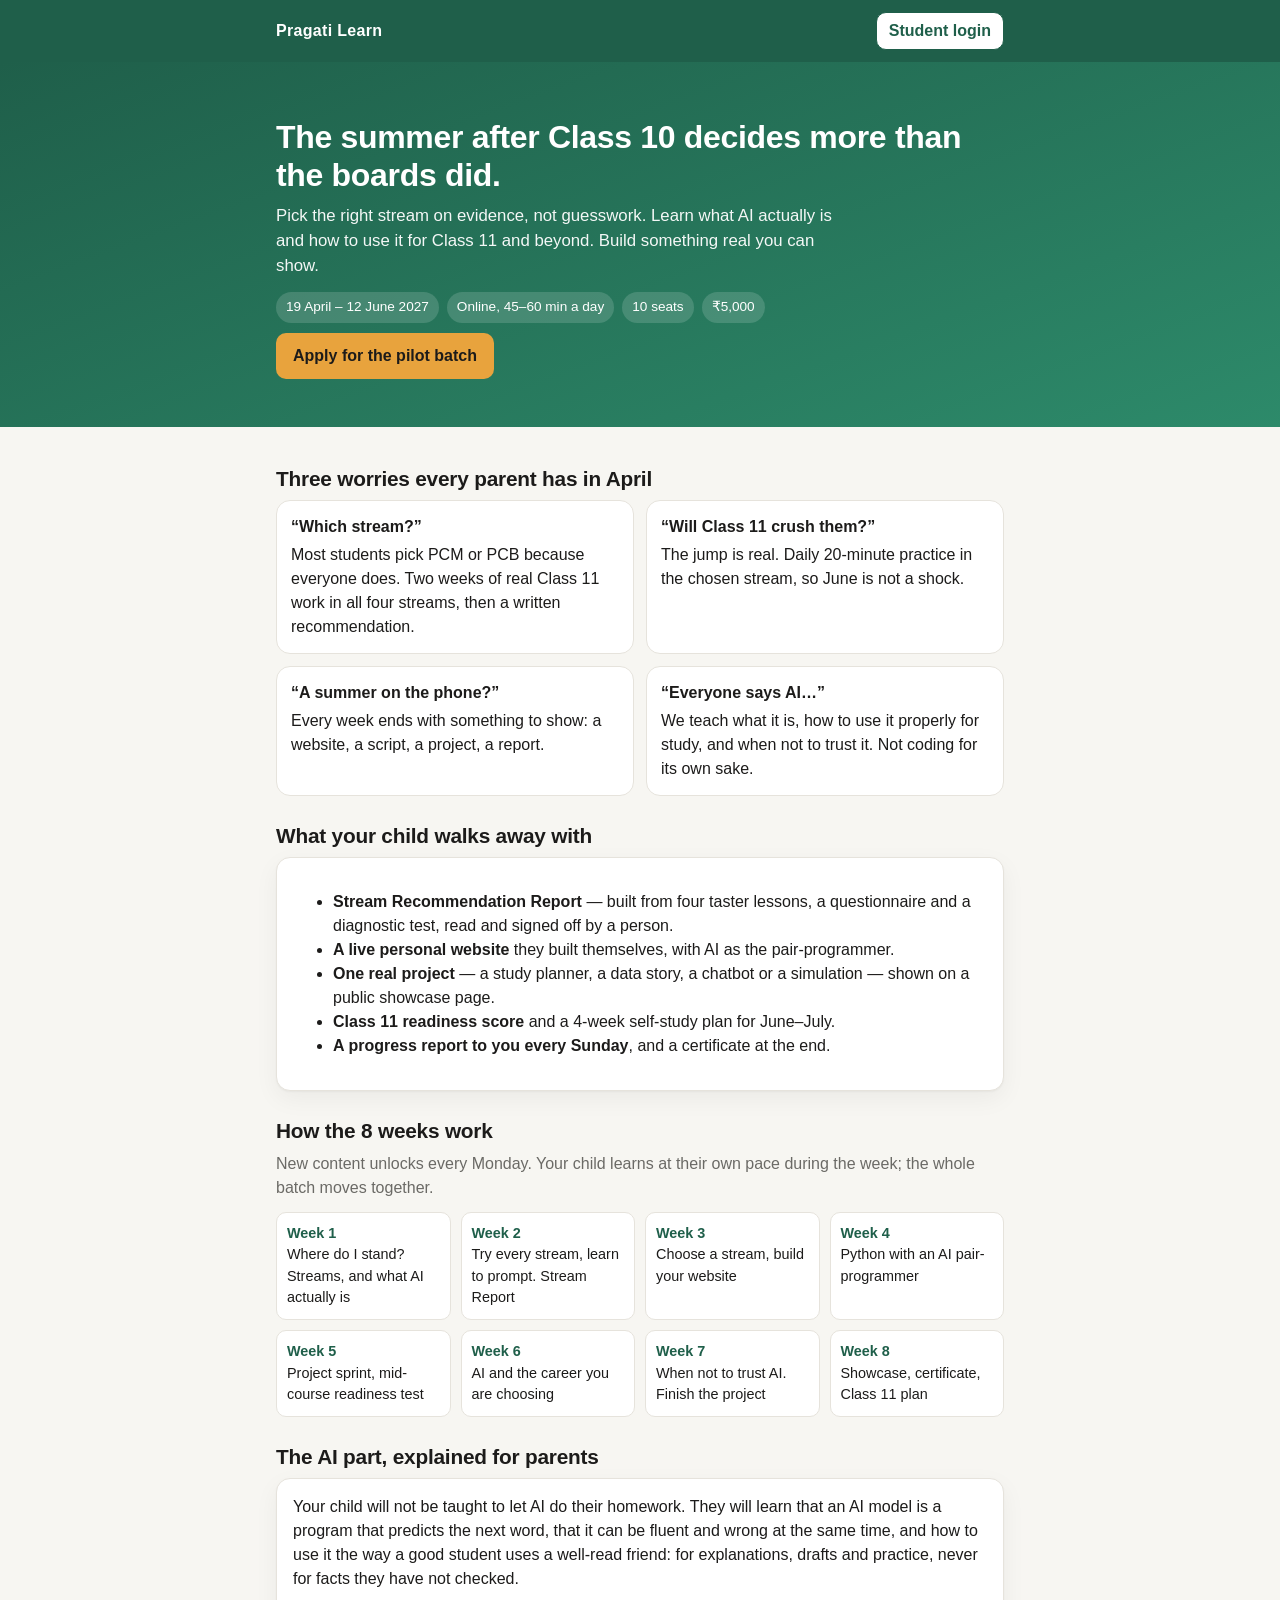
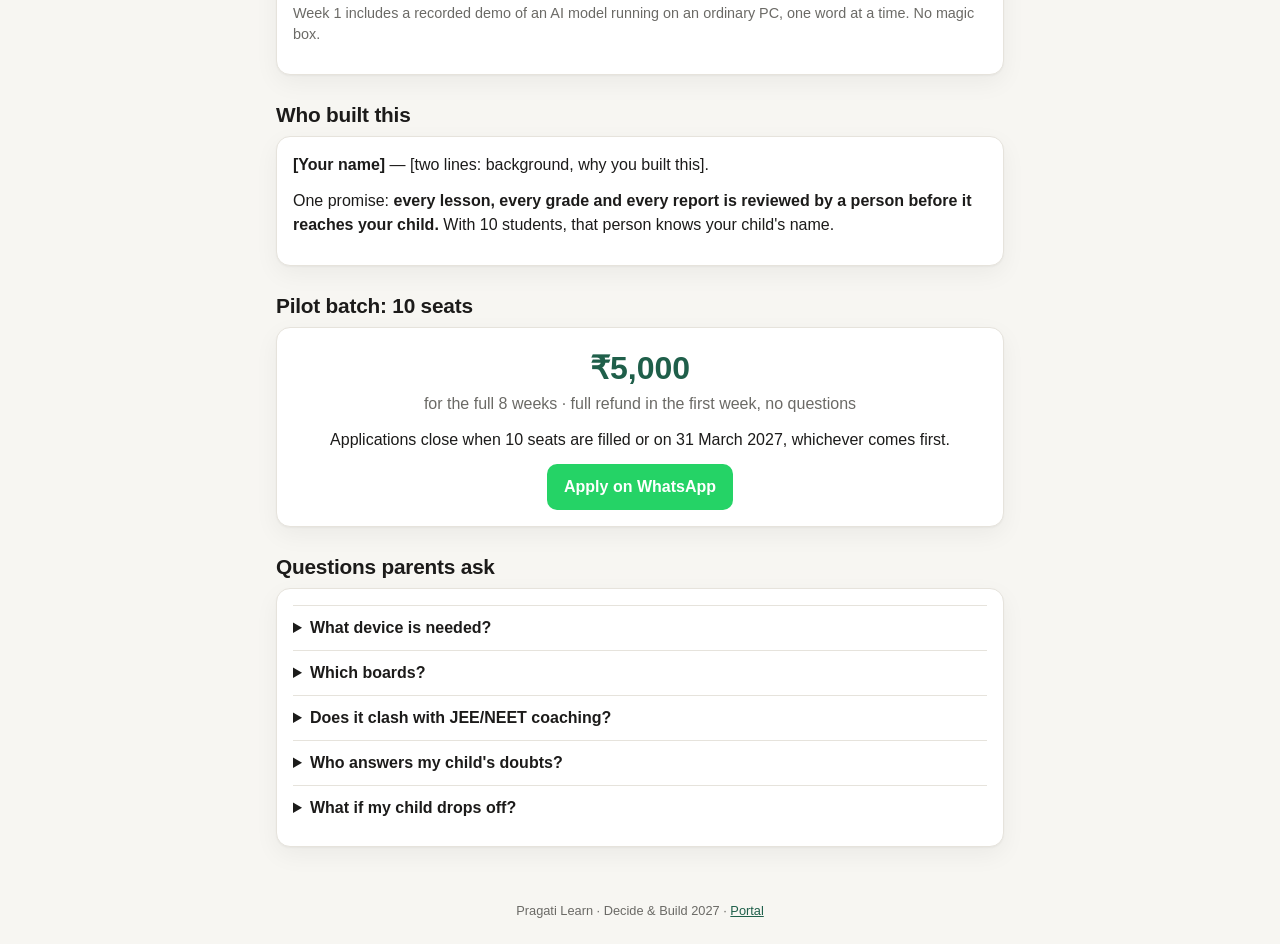
==== index.html @ 3b25d906 "Portal MVP v0.1: landing page, student/parent/admin portal, setup page, week-1 content Co-Authored-B" ====
<!DOCTYPE html>
<html lang="en">
<head>
<meta charset="utf-8">
<meta name="viewport" content="width=device-width, initial-scale=1">
<title>Pragati Learn — Decide & Build: the summer after Class 10</title>
<meta name="description" content="An 8-week online program for students finishing Class 10: pick the right stream with evidence, learn how AI really works, and get a head start on Class 11. 10 seats. Every lesson and report reviewed by a person.">
<link rel="stylesheet" href="css/style.css">
</head>
<body>
<div class="topbar"><div class="wrap"><a class="brand" href="index.html">Pragati Learn</a><a class="btn secondary" style="padding:6px 12px" href="app.html">Student login</a></div></div>

<section class="hero"><div class="wrap">
  <h1>The summer after Class 10 decides more than the boards did.</h1>
  <p>Pick the right stream on evidence, not guesswork. Learn what AI actually is and how to use it for Class 11 and beyond. Build something real you can show.</p>
  <div class="chips"><span>19 April – 12 June 2027</span><span>Online, 45–60 min a day</span><span>10 seats</span><span>₹5,000</span></div>
  <a class="btn" href="#apply">Apply for the pilot batch</a>
</div></section>

<div class="wrap">
  <h2 style="margin-top:24px">Three worries every parent has in April</h2>
  <div class="grid2">
    <div class="feature"><b>“Which stream?”</b> Most students pick PCM or PCB because everyone does. Two weeks of real Class 11 work in all four streams, then a written recommendation.</div>
    <div class="feature"><b>“Will Class 11 crush them?”</b> The jump is real. Daily 20-minute practice in the chosen stream, so June is not a shock.</div>
    <div class="feature"><b>“A summer on the phone?”</b> Every week ends with something to show: a website, a script, a project, a report.</div>
    <div class="feature"><b>“Everyone says AI…”</b> We teach what it is, how to use it properly for study, and when not to trust it. Not coding for its own sake.</div>
  </div>

  <h2 style="margin-top:28px">What your child walks away with</h2>
  <div class="card">
    <ul>
      <li><b>Stream Recommendation Report</b> — built from four taster lessons, a questionnaire and a diagnostic test, read and signed off by a person.</li>
      <li><b>A live personal website</b> they built themselves, with AI as the pair-programmer.</li>
      <li><b>One real project</b> — a study planner, a data story, a chatbot or a simulation — shown on a public showcase page.</li>
      <li><b>Class 11 readiness score</b> and a 4-week self-study plan for June–July.</li>
      <li><b>A progress report to you every Sunday</b>, and a certificate at the end.</li>
    </ul>
  </div>

  <h2 style="margin-top:28px">How the 8 weeks work</h2>
  <p class="muted">New content unlocks every Monday. Your child learns at their own pace during the week; the whole batch moves together.</p>
  <div class="weekstrip">
    <div><b>Week 1</b><br>Where do I stand? Streams, and what AI actually is</div>
    <div><b>Week 2</b><br>Try every stream, learn to prompt. Stream Report</div>
    <div><b>Week 3</b><br>Choose a stream, build your website</div>
    <div><b>Week 4</b><br>Python with an AI pair-programmer</div>
    <div><b>Week 5</b><br>Project sprint, mid-course readiness test</div>
    <div><b>Week 6</b><br>AI and the career you are choosing</div>
    <div><b>Week 7</b><br>When not to trust AI. Finish the project</div>
    <div><b>Week 8</b><br>Showcase, certificate, Class 11 plan</div>
  </div>

  <h2 style="margin-top:28px">The AI part, explained for parents</h2>
  <div class="card">
    <p>Your child will not be taught to let AI do their homework. They will learn that an AI model is a program that predicts the next word, that it can be fluent and wrong at the same time, and how to use it the way a good student uses a well-read friend: for explanations, drafts and practice, never for facts they have not checked.</p>
    <p class="muted small">Week 1 includes a recorded demo of an AI model running on an ordinary PC, one word at a time. No magic box.</p>
  </div>

  <h2 style="margin-top:28px">Who built this</h2>
  <div class="card">
    <p><b>[Your name]</b> — [two lines: background, why you built this].</p>
    <p>One promise: <b>every lesson, every grade and every report is reviewed by a person before it reaches your child.</b> With 10 students, that person knows your child's name.</p>
  </div>

  <h2 id="apply" style="margin-top:28px">Pilot batch: 10 seats</h2>
  <div class="card center">
    <div class="price">₹5,000</div>
    <p class="muted">for the full 8 weeks · full refund in the first week, no questions</p>
    <p>Applications close when 10 seats are filled or on 31 March 2027, whichever comes first.</p>
    <a class="btn wa" href="https://wa.me/91XXXXXXXXXX?text=Hi%2C%20I%27d%20like%20to%20apply%20for%20the%20Pragati%20Learn%20pilot%20batch" target="_blank" rel="noopener">Apply on WhatsApp</a>
  </div>

  <h2 style="margin-top:28px">Questions parents ask</h2>
  <div class="card">
    <details><summary>What device is needed?</summary><p>Any laptop or desktop with a browser for the build weeks. A phone works for lessons and practice.</p></details>
    <details><summary>Which boards?</summary><p>CBSE, ICSE and state boards. The Class 11 practice follows NCERT.</p></details>
    <details><summary>Does it clash with JEE/NEET coaching?</summary><p>No. There are no fixed timings. 45–60 minutes a day, whenever suits. We do not teach what coaching teaches; we help decide whether that coaching is the right one.</p></details>
    <details><summary>Who answers my child's doubts?</summary><p>A person. Every question in the portal is read and answered within a day.</p></details>
    <details><summary>What if my child drops off?</summary><p>You see it on the Sunday report and we message you the moment three days go idle. Week 1 is fully refundable.</p></details>
  </div>
</div>
<footer>Pragati Learn · Decide & Build 2027 · <a href="app.html">Portal</a></footer>
</body>
</html>
---- css/style.css ----
:root {
  --bg: #f7f6f2; --card: #ffffff; --ink: #1c1b1a; --muted: #6b6a66; --line: #e6e3dc;
  --brand: #1f5f4a; --brand-2: #2d8a6a; --accent: #e8a33d; --danger: #b43c2a; --ok: #2b7a3d;
  --radius: 14px; --shadow: 0 1px 2px rgba(0,0,0,.04), 0 8px 24px rgba(0,0,0,.05);
  --font: -apple-system, "Segoe UI", Roboto, "Noto Sans", Helvetica, Arial, sans-serif;
}
* { box-sizing: border-box; }
html, body { margin: 0; padding: 0; background: var(--bg); color: var(--ink); font-family: var(--font); line-height: 1.5; -webkit-font-smoothing: antialiased; }
a { color: var(--brand); }
h1, h2, h3 { line-height: 1.2; margin: 0 0 .5rem; letter-spacing: -.01em; }
h1 { font-size: 1.75rem; } h2 { font-size: 1.3rem; } h3 { font-size: 1.05rem; }
p { margin: 0 0 .75rem; }
.wrap { max-width: 760px; margin: 0 auto; padding: 16px; }
.topbar { position: sticky; top: 0; z-index: 10; background: var(--brand); color: #fff; }
.topbar .wrap { display: flex; align-items: center; justify-content: space-between; padding: 12px 16px; }
.brand { font-weight: 700; letter-spacing: .02em; color: #fff; text-decoration: none; }
.brand small { opacity: .8; font-weight: 500; margin-left: 6px; }
.topbar button { background: rgba(255,255,255,.15); color: #fff; border: 0; }
.card { background: var(--card); border: 1px solid var(--line); border-radius: var(--radius); padding: 16px; margin-bottom: 14px; box-shadow: var(--shadow); }
.card.flat { box-shadow: none; }
.muted { color: var(--muted); }
.small { font-size: .9rem; }
.row { display: flex; gap: 10px; align-items: center; flex-wrap: wrap; }
.spread { justify-content: space-between; }
.grid2 { display: grid; grid-template-columns: 1fr 1fr; gap: 12px; }
@media (max-width: 520px) { .grid2 { grid-template-columns: 1fr; } }
button, .btn { display: inline-block; font: inherit; font-weight: 600; padding: 10px 16px; border-radius: 10px; border: 1px solid transparent; background: var(--brand); color: #fff; cursor: pointer; text-decoration: none; }
button.secondary, .btn.secondary { background: #fff; color: var(--brand); border-color: var(--brand); }
button.ghost { background: transparent; color: var(--ink); border-color: var(--line); }
button.danger { background: var(--danger); }
button:disabled { opacity: .5; cursor: default; }
input, select, textarea { font: inherit; width: 100%; padding: 10px 12px; border: 1px solid var(--line); border-radius: 10px; background: #fff; }
textarea { min-height: 100px; resize: vertical; }
label { display: block; font-size: .9rem; font-weight: 600; margin: 10px 0 4px; }
.pill { display: inline-block; font-size: .75rem; font-weight: 700; padding: 3px 9px; border-radius: 999px; background: #eef3f0; color: var(--brand); text-transform: uppercase; letter-spacing: .04em; }
.pill.ai { background: #fff4e3; color: #9a6410; }
.pill.academic { background: #eaf0fb; color: #2b4e8f; }
.pill.locked { background: #f0efec; color: var(--muted); }
.pill.ok { background: #e6f4ea; color: var(--ok); }
.pill.warn { background: #fdecea; color: var(--danger); }
.stat { text-align: center; padding: 12px; }
.stat b { display: block; font-size: 1.6rem; color: var(--brand); }
.stat span { font-size: .8rem; color: var(--muted); }
.list { list-style: none; margin: 0; padding: 0; }
.list li { padding: 12px 0; border-top: 1px solid var(--line); display: flex; justify-content: space-between; gap: 10px; align-items: center; }
.list li:first-child { border-top: 0; }
.list li a { font-weight: 600; text-decoration: none; }
.tabs { display: flex; gap: 6px; overflow-x: auto; padding-bottom: 6px; margin-bottom: 10px; }
.tabs button { white-space: nowrap; background: #fff; color: var(--ink); border-color: var(--line); padding: 8px 12px; }
.tabs button.active { background: var(--brand); color: #fff; border-color: var(--brand); }
.q { padding: 12px 0; border-top: 1px solid var(--line); }
.q:first-child { border-top: 0; }
.q .opt { display: block; padding: 8px 10px; margin: 6px 0; border: 1px solid var(--line); border-radius: 10px; cursor: pointer; }
.q .opt input { width: auto; margin-right: 8px; }
.q .opt.correct { border-color: var(--ok); background: #e6f4ea; }
.q .opt.wrong { border-color: var(--danger); background: #fdecea; }
.explain { font-size: .9rem; color: var(--muted); margin-top: 6px; }
.hint { font-size: .85rem; color: #9a6410; cursor: pointer; }
.toast { position: fixed; left: 50%; bottom: 20px; transform: translateX(-50%); background: var(--ink); color: #fff; padding: 10px 16px; border-radius: 999px; font-size: .9rem; opacity: 0; transition: opacity .2s; pointer-events: none; z-index: 50; }
.toast.show { opacity: 1; }
.lesson-body h3 { margin-top: 1rem; }
.lesson-body ol, .lesson-body ul { padding-left: 1.2rem; }
.video { aspect-ratio: 16/9; width: 100%; border: 0; border-radius: 10px; background: #000; }
.center { text-align: center; }
.logline { font-family: ui-monospace, Menlo, monospace; font-size: .8rem; padding: 2px 0; }
.logline.ok { color: var(--ok); } .logline.err { color: var(--danger); font-weight: 700; }
#log { max-height: 320px; overflow: auto; background: #faf9f6; border: 1px solid var(--line); border-radius: 10px; padding: 10px; }
.progress { height: 8px; background: #ecebe7; border-radius: 999px; overflow: hidden; }
.progress i { display: block; height: 100%; background: var(--brand-2); }
footer { text-align: center; color: var(--muted); font-size: .8rem; padding: 24px 0; }
/* landing */
.hero { background: linear-gradient(160deg, #1f5f4a, #2d8a6a); color: #fff; padding: 40px 0 32px; }
.hero h1 { font-size: 2rem; color: #fff; }
.hero p { font-size: 1.05rem; opacity: .95; max-width: 560px; }
.hero .btn { background: var(--accent); color: #1c1b1a; margin-top: 10px; }
.chips { display: flex; gap: 8px; flex-wrap: wrap; margin: 14px 0 0; }
.chips span { background: rgba(255,255,255,.15); padding: 5px 10px; border-radius: 999px; font-size: .85rem; }
.feature { padding: 14px; border: 1px solid var(--line); border-radius: var(--radius); background: #fff; }
.feature b { display: block; margin-bottom: 4px; }
.weekstrip { display: grid; grid-template-columns: repeat(auto-fit, minmax(150px, 1fr)); gap: 10px; }
.weekstrip div { background: #fff; border: 1px solid var(--line); border-radius: 10px; padding: 10px; font-size: .9rem; }
.weekstrip b { color: var(--brand); }
.price { font-size: 2rem; font-weight: 800; color: var(--brand); }
details { border-top: 1px solid var(--line); padding: 10px 0; }
details summary { font-weight: 600; cursor: pointer; }
.wa { background: #25d366; color: #fff; }
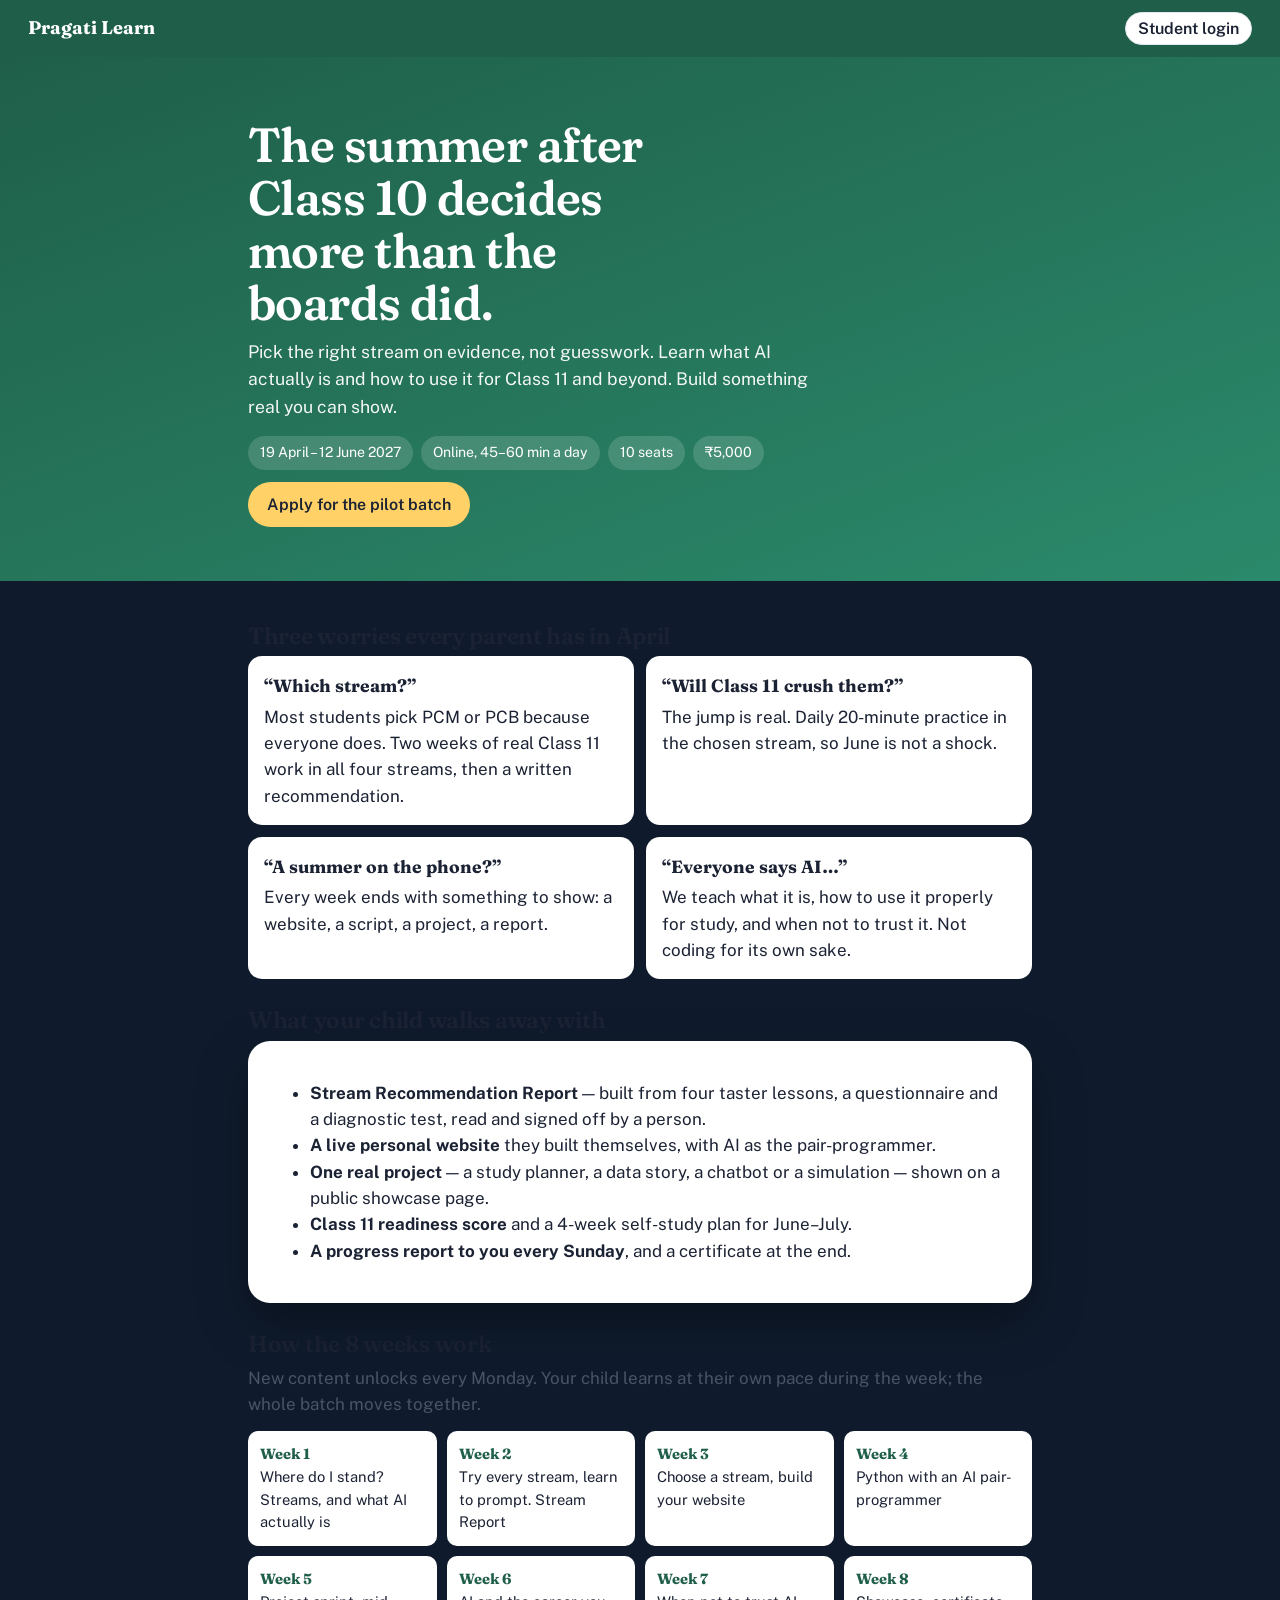
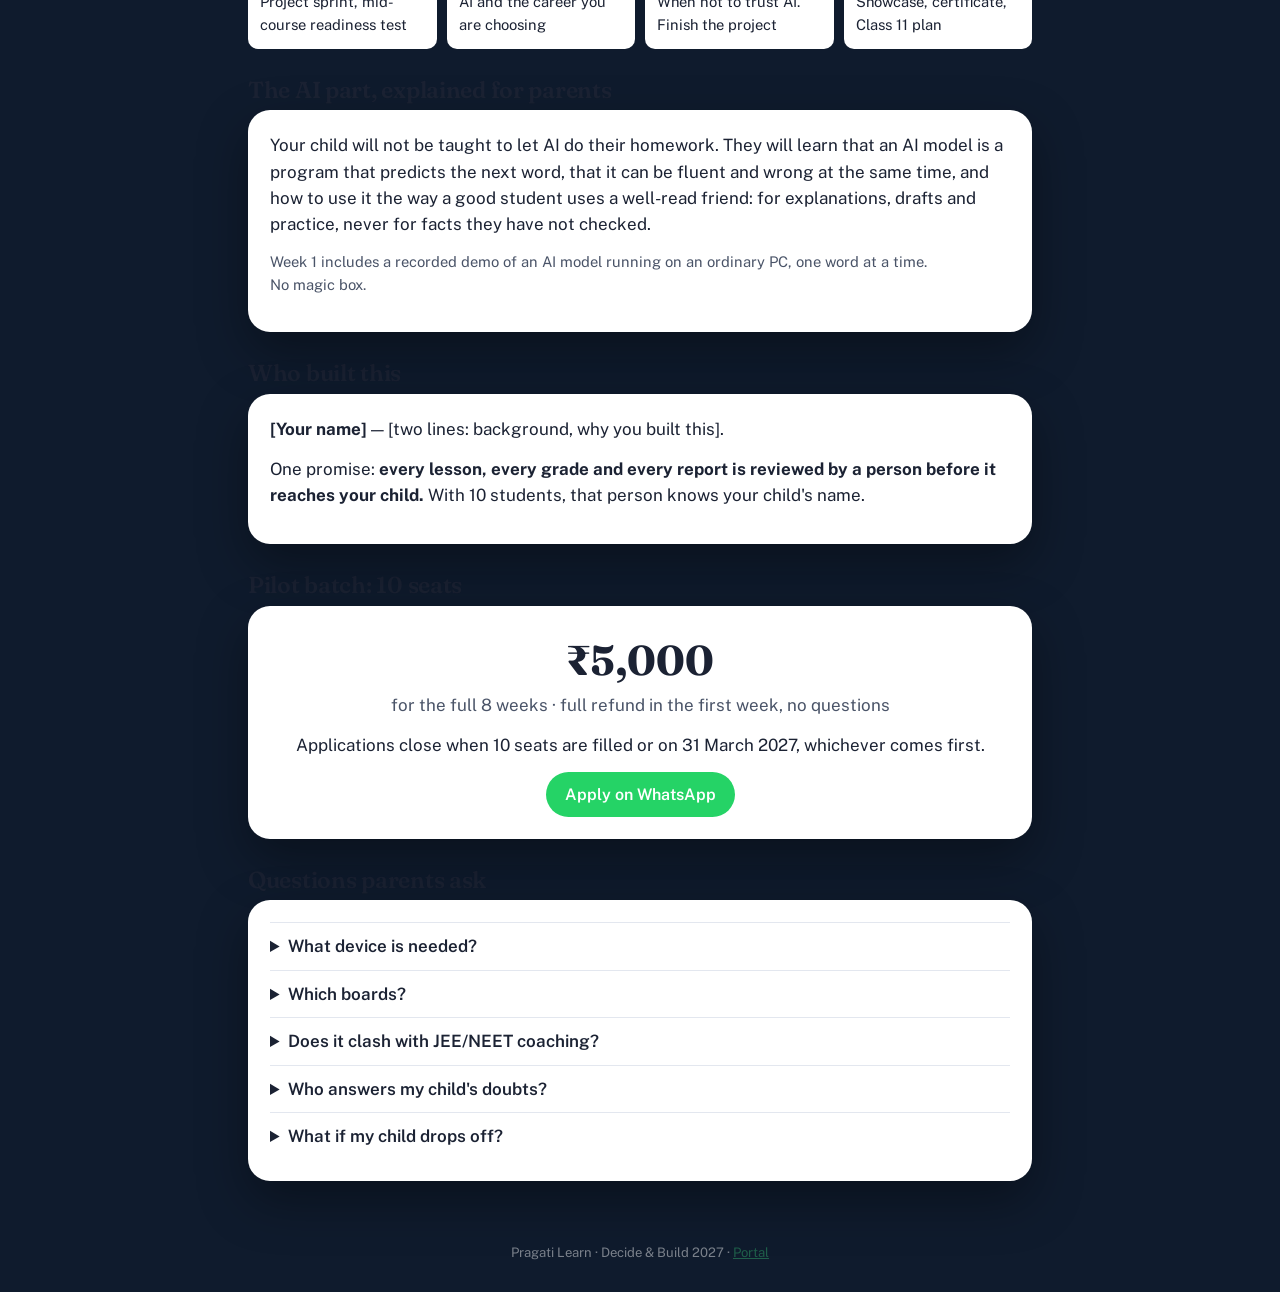
==== commit 5935d182: "Faster loads: wake backend at page start, poll instead of fixed waits, keepalive while open, render " ====
--- a/index.html
+++ b/index.html
@@ -5,6 +5,8 @@
 <meta name="viewport" content="width=device-width, initial-scale=1">
 <title>Pragati Learn — Decide & Build: the summer after Class 10</title>
 <meta name="description" content="An 8-week online program for students finishing Class 10: pick the right stream with evidence, learn how AI really works, and get a head start on Class 11. 10 seats. Every lesson and report reviewed by a person.">
+<link rel="preconnect" href="https://fonts.googleapis.com"><link rel="preconnect" href="https://fonts.gstatic.com" crossorigin>
+<script>fetch("/api/health",{cache:"no-store"}).catch(function(){});</script>
 <link rel="stylesheet" href="css/style.css">
 </head>
 <body>
--- a/css/style.css
+++ b/css/style.css
@@ -1,86 +1,218 @@
+@import url('https://fonts.googleapis.com/css2?family=Fraunces:opsz,wght,SOFT@9..144,400..800,50&family=Public+Sans:wght@400;500;600;700&display=swap');
+
 :root {
-  --bg: #f7f6f2; --card: #ffffff; --ink: #1c1b1a; --muted: #6b6a66; --line: #e6e3dc;
-  --brand: #1f5f4a; --brand-2: #2d8a6a; --accent: #e8a33d; --danger: #b43c2a; --ok: #2b7a3d;
-  --radius: 14px; --shadow: 0 1px 2px rgba(0,0,0,.04), 0 8px 24px rgba(0,0,0,.05);
-  --font: -apple-system, "Segoe UI", Roboto, "Noto Sans", Helvetica, Arial, sans-serif;
+  --night: #0f1b2d; --night-2: #16253d; --sheet: #ffffff; --grid: rgba(15,27,45,.06);
+  --ink: #1b2233; --ink-2: #4a5468; --ink-3: #8a93a6; --line: #e3e7ef;
+  --brand: #1f5f4a; --brand-2: #2b8a6b; --chalk: #ffd166; --chalk-2: #f4b400; --coral: #e4572e; --sky: #2a4a8f;
+  --r-lg: 22px; --r: 14px; --r-sm: 10px;
+  --display: "Fraunces", Georgia, serif; --body: "Public Sans", -apple-system, "Segoe UI", Roboto, sans-serif;
 }
 * { box-sizing: border-box; }
-html, body { margin: 0; padding: 0; background: var(--bg); color: var(--ink); font-family: var(--font); line-height: 1.5; -webkit-font-smoothing: antialiased; }
+html { -webkit-text-size-adjust: 100%; }
+body { margin: 0; background: var(--night); color: var(--ink); font-family: var(--body); font-size: 17px; line-height: 1.55; -webkit-font-smoothing: antialiased; }
 a { color: var(--brand); }
-h1, h2, h3 { line-height: 1.2; margin: 0 0 .5rem; letter-spacing: -.01em; }
-h1 { font-size: 1.75rem; } h2 { font-size: 1.3rem; } h3 { font-size: 1.05rem; }
-p { margin: 0 0 .75rem; }
-.wrap { max-width: 760px; margin: 0 auto; padding: 16px; }
-.topbar { position: sticky; top: 0; z-index: 10; background: var(--brand); color: #fff; }
-.topbar .wrap { display: flex; align-items: center; justify-content: space-between; padding: 12px 16px; }
-.brand { font-weight: 700; letter-spacing: .02em; color: #fff; text-decoration: none; }
-.brand small { opacity: .8; font-weight: 500; margin-left: 6px; }
-.topbar button { background: rgba(255,255,255,.15); color: #fff; border: 0; }
-.card { background: var(--card); border: 1px solid var(--line); border-radius: var(--radius); padding: 16px; margin-bottom: 14px; box-shadow: var(--shadow); }
+h1, h2, h3 { font-family: var(--display); font-weight: 600; line-height: 1.1; margin: 0 0 .5rem; letter-spacing: -.012em; font-variation-settings: "SOFT" 50; }
+h1 { font-size: clamp(1.9rem, 4.5vw, 2.6rem); } h2 { font-size: 1.45rem; } h3 { font-size: 1.15rem; }
+p { margin: 0 0 .85rem; max-width: 74ch; }
+.muted { color: var(--ink-2); } .small { font-size: .92rem; }
+.wrap { max-width: 820px; margin: 0 auto; padding: 18px; }
+@media (max-width: 600px) { .wrap { padding: 12px; } }
+
+/* top bar */
+.topbar { position: sticky; top: 0; z-index: 20; background: var(--brand); color: #fff; }
+.topbar .wrap { display: flex; align-items: center; justify-content: space-between; padding: 12px 28px; max-width: 1560px; }
+.brand { font-family: var(--display); font-weight: 700; font-size: 1.15rem; color: #fff; text-decoration: none; }
+.brand small { font-family: var(--body); font-weight: 500; opacity: .75; margin-left: 8px; font-size: .85rem; }
+.topbar button { background: rgba(255,255,255,.12); color: #fff; border: 0; }
+.topbar button.ghost { border: 1px solid rgba(255,255,255,.3); color: #fff; background: transparent; }
+
+/* sheet (card) */
+.card { position: relative; background: var(--sheet); border-radius: var(--r-lg); padding: 22px; margin-bottom: 16px; box-shadow: 0 20px 50px rgba(0,0,0,.35); }
 .card.flat { box-shadow: none; }
-.muted { color: var(--muted); }
-.small { font-size: .9rem; }
+.card.notebook { background-image: linear-gradient(var(--grid) 1px, transparent 1px), linear-gradient(90deg, var(--grid) 1px, transparent 1px); background-size: 24px 24px; }
+.card.notebook::before { content: ""; position: absolute; left: 0; top: 0; bottom: 0; width: 6px; border-radius: var(--r-lg) 0 0 var(--r-lg); background: var(--chalk); }
+@media (max-width: 600px) { .card { padding: 18px 16px; border-radius: 18px; } }
+
 .row { display: flex; gap: 10px; align-items: center; flex-wrap: wrap; }
 .spread { justify-content: space-between; }
 .grid2 { display: grid; grid-template-columns: 1fr 1fr; gap: 12px; }
 @media (max-width: 520px) { .grid2 { grid-template-columns: 1fr; } }
-button, .btn { display: inline-block; font: inherit; font-weight: 600; padding: 10px 16px; border-radius: 10px; border: 1px solid transparent; background: var(--brand); color: #fff; cursor: pointer; text-decoration: none; }
-button.secondary, .btn.secondary { background: #fff; color: var(--brand); border-color: var(--brand); }
+
+/* controls */
+button, .btn { display: inline-flex; align-items: center; gap: 8px; font: 600 1rem var(--body); padding: 12px 18px; border-radius: 999px; border: 1px solid transparent; background: var(--ink); color: #fff; cursor: pointer; text-decoration: none; transition: transform .08s ease, background .15s; }
+button:active, .btn:active { transform: translateY(1px); }
+button.primary, .btn.primary { background: var(--brand); }
+button.secondary, .btn.secondary { background: #fff; color: var(--ink); border-color: var(--line); }
 button.ghost { background: transparent; color: var(--ink); border-color: var(--line); }
-button.danger { background: var(--danger); }
-button:disabled { opacity: .5; cursor: default; }
-input, select, textarea { font: inherit; width: 100%; padding: 10px 12px; border: 1px solid var(--line); border-radius: 10px; background: #fff; }
-textarea { min-height: 100px; resize: vertical; }
-label { display: block; font-size: .9rem; font-weight: 600; margin: 10px 0 4px; }
-.pill { display: inline-block; font-size: .75rem; font-weight: 700; padding: 3px 9px; border-radius: 999px; background: #eef3f0; color: var(--brand); text-transform: uppercase; letter-spacing: .04em; }
-.pill.ai { background: #fff4e3; color: #9a6410; }
-.pill.academic { background: #eaf0fb; color: #2b4e8f; }
-.pill.locked { background: #f0efec; color: var(--muted); }
-.pill.ok { background: #e6f4ea; color: var(--ok); }
-.pill.warn { background: #fdecea; color: var(--danger); }
-.stat { text-align: center; padding: 12px; }
-.stat b { display: block; font-size: 1.6rem; color: var(--brand); }
-.stat span { font-size: .8rem; color: var(--muted); }
+button.danger { background: var(--coral); }
+button:disabled { opacity: .45; cursor: default; }
+button:focus-visible, a:focus-visible, input:focus-visible, select:focus-visible, textarea:focus-visible { outline: 3px solid var(--chalk); outline-offset: 2px; }
+input, select, textarea { font: inherit; width: 100%; padding: 12px 14px; border: 1.5px solid var(--line); border-radius: var(--r-sm); background: #fff; color: var(--ink); }
+input:focus, textarea:focus { border-color: var(--ink); }
+textarea { min-height: 110px; resize: vertical; }
+label { display: block; font-size: .92rem; font-weight: 600; color: var(--ink-2); margin: 12px 0 6px; }
+input[type=range] { padding: 0; height: 32px; accent-color: var(--chalk-2); }
+
+/* pills */
+.pill { display: inline-block; font-size: .78rem; font-weight: 600; padding: 4px 11px; border-radius: 999px; background: #edf4f0; color: var(--brand); }
+.pill.ai { background: #fff6dc; color: #8a5a00; }
+.pill.academic { background: #e9eefb; color: var(--sky); }
+.pill.locked { background: #f1f2f5; color: var(--ink-3); }
+.pill.ok { background: #e3f3ea; color: #1c6b48; }
+.pill.warn { background: #fdeae4; color: #b13e1c; }
+
+/* stats, lists */
+.stat { text-align: center; padding: 14px 8px; }
+.stat b { display: block; font-family: var(--display); font-size: 2rem; font-weight: 700; color: var(--ink); line-height: 1; }
+.stat span { font-size: .82rem; color: var(--ink-2); }
 .list { list-style: none; margin: 0; padding: 0; }
-.list li { padding: 12px 0; border-top: 1px solid var(--line); display: flex; justify-content: space-between; gap: 10px; align-items: center; }
+.list li { padding: 13px 0; border-top: 1px solid var(--line); display: flex; justify-content: space-between; gap: 12px; align-items: center; }
 .list li:first-child { border-top: 0; }
-.list li a { font-weight: 600; text-decoration: none; }
+.list li a { font-weight: 600; text-decoration: none; color: var(--ink); }
 .tabs { display: flex; gap: 6px; overflow-x: auto; padding-bottom: 6px; margin-bottom: 10px; }
-.tabs button { white-space: nowrap; background: #fff; color: var(--ink); border-color: var(--line); padding: 8px 12px; }
-.tabs button.active { background: var(--brand); color: #fff; border-color: var(--brand); }
-.q { padding: 12px 0; border-top: 1px solid var(--line); }
-.q:first-child { border-top: 0; }
-.q .opt { display: block; padding: 8px 10px; margin: 6px 0; border: 1px solid var(--line); border-radius: 10px; cursor: pointer; }
-.q .opt input { width: auto; margin-right: 8px; }
-.q .opt.correct { border-color: var(--ok); background: #e6f4ea; }
-.q .opt.wrong { border-color: var(--danger); background: #fdecea; }
-.explain { font-size: .9rem; color: var(--muted); margin-top: 6px; }
-.hint { font-size: .85rem; color: #9a6410; cursor: pointer; }
-.toast { position: fixed; left: 50%; bottom: 20px; transform: translateX(-50%); background: var(--ink); color: #fff; padding: 10px 16px; border-radius: 999px; font-size: .9rem; opacity: 0; transition: opacity .2s; pointer-events: none; z-index: 50; }
+.tabs button { white-space: nowrap; background: rgba(255,255,255,.08); color: #fff; border-color: transparent; padding: 8px 14px; }
+.tabs button.active { background: var(--chalk); color: var(--ink); }
+.progress { height: 8px; background: #edf0f5; border-radius: 999px; overflow: hidden; }
+.progress i { display: block; height: 100%; background: var(--brand-2); }
+footer { text-align: center; color: rgba(255,255,255,.45); font-size: .82rem; padding: 28px 0; }
+.toast { position: fixed; left: 50%; bottom: 22px; transform: translateX(-50%); background: var(--ink); color: #fff; padding: 11px 18px; border-radius: 999px; font-size: .92rem; opacity: 0; transition: opacity .2s; pointer-events: none; z-index: 50; box-shadow: 0 10px 30px rgba(0,0,0,.4); }
 .toast.show { opacity: 1; }
+.center { text-align: center; }
+#view > h1, #view > h2 { color: #fff; }
+#view > p.muted, #view > a.small { color: rgba(255,255,255,.65); }
+
+/* ---------- lesson page ---------- */
+.lesson-wrap { max-width: 1560px; margin: 0 auto; padding: 22px 28px; display: grid; grid-template-columns: 240px minmax(0, 1fr); gap: 36px; }
+@media (min-width: 1400px) { .lesson-wrap { padding: 28px 40px; } .card.notebook { padding: 36px 48px; } body { font-size: 18px; } .lesson-body p, .q .qt { max-width: 78ch; } .step h2 { font-size: 1.8rem; } }
+@media (max-width: 1040px) { .lesson-wrap { grid-template-columns: minmax(0, 1fr); padding: 12px; } .rail { display: none; } }
+.rail { position: sticky; top: 84px; align-self: start; color: #fff; }
+.rail ol { list-style: none; margin: 0 0 12px; padding: 0; border-left: 2px solid rgba(255,255,255,.14); }
+.rail li { position: relative; padding: 8px 0 8px 18px; color: rgba(255,255,255,.5); font-size: .95rem; font-weight: 500; transition: color .2s; }
+.rail li::before { content: ""; position: absolute; left: -6px; top: 15px; width: 10px; height: 10px; border-radius: 50%; background: var(--night); border: 2px solid rgba(255,255,255,.3); transition: all .2s; }
+.rail li.active { color: #fff; }
+.rail li.active::before { background: var(--chalk); border-color: var(--chalk); box-shadow: 0 0 0 5px rgba(255,209,102,.18); }
+.rail li.done { color: rgba(255,255,255,.75); }
+.rail li.done::before { background: var(--brand-2); border-color: var(--brand-2); }
+.rail .back { color: rgba(255,255,255,.6); text-decoration: none; font-size: .9rem; display: inline-block; margin-bottom: 14px; }
+.rail .back:hover { color: #fff; }
+.rail .mentor { margin-top: 18px; min-height: 10px; }
+
+.lesson-head .meta { display: flex; gap: 8px; flex-wrap: wrap; margin: 10px 0 0; }
+.lesson-head .meta span { font-size: .85rem; color: var(--ink-2); background: #f3f5f9; padding: 5px 11px; border-radius: 999px; }
+.lesson-head .listen { margin-top: 14px; }
+.mini-steps { display: none; gap: 6px; margin: 14px 0 4px; }
+@media (max-width: 1040px) { .mini-steps { display: flex; } }
+.mini-steps i { flex: 1; height: 4px; border-radius: 2px; background: #e9edf3; }
+.mini-steps i.active { background: var(--chalk-2); } .mini-steps i.done { background: var(--brand-2); }
+
 .lesson-body h3 { margin-top: 1rem; }
 .lesson-body ol, .lesson-body ul { padding-left: 1.2rem; }
-.video { aspect-ratio: 16/9; width: 100%; border: 0; border-radius: 10px; background: #000; }
-.center { text-align: center; }
-.logline { font-family: ui-monospace, Menlo, monospace; font-size: .8rem; padding: 2px 0; }
-.logline.ok { color: var(--ok); } .logline.err { color: var(--danger); font-weight: 700; }
-#log { max-height: 320px; overflow: auto; background: #faf9f6; border: 1px solid var(--line); border-radius: 10px; padding: 10px; }
-.progress { height: 8px; background: #ecebe7; border-radius: 999px; overflow: hidden; }
-.progress i { display: block; height: 100%; background: var(--brand-2); }
-footer { text-align: center; color: var(--muted); font-size: .8rem; padding: 24px 0; }
+.lesson-body .formula { font-family: var(--display); font-size: 1.35rem; text-align: center; padding: 16px; margin: 12px 0; background: var(--night); color: var(--chalk); border-radius: var(--r); }
+.step { margin: 34px 0 0; padding-top: 22px; border-top: 1px dashed var(--line); }
+.step:first-child { margin-top: 10px; border-top: 0; padding-top: 0; }
+.step .pill { margin-bottom: 10px; }
+.step h2 { font-size: 1.6rem; margin-bottom: 10px; }
+.step .lead { font-size: 1.12rem; }
+
+/* sim stage */
+.widget { margin: 14px 0 4px; border-radius: var(--r); overflow: hidden; background: var(--night-2); color: #fff; box-shadow: 0 16px 40px rgba(0,0,0,.35); }
+.widget canvas { width: 100%; display: block; }
+.widget .controls { padding: 14px 16px 16px; display: grid; grid-template-columns: 1fr auto; gap: 12px 16px; align-items: end; }
+@media (max-width: 520px) { .widget .controls { grid-template-columns: 1fr; } }
+.widget label { color: rgba(255,255,255,.75); margin: 0 0 6px; }
+.widget label b { color: var(--chalk); font-size: 1.1rem; }
+.widget input[type=number] { background: rgba(255,255,255,.08); border-color: rgba(255,255,255,.18); color: #fff; }
+.widget input[type=number]::placeholder { color: rgba(255,255,255,.4); }
+.widget .throw { background: var(--chalk); color: var(--ink); font-weight: 700; padding: 14px 24px; }
+.widget .result { grid-column: 1 / -1; min-height: 1.4em; color: rgba(255,255,255,.85); }
+.widget table { width: 100%; border-collapse: collapse; font-size: .95rem; grid-column: 1 / -1; }
+.widget th { font-weight: 500; color: rgba(255,255,255,.55); text-align: center; padding: 6px 4px; }
+.widget th:first-child, .widget td:first-child { text-align: left; }
+.widget td { padding: 8px 4px; border-top: 1px solid rgba(255,255,255,.1); text-align: center; }
+.widget .guessv { color: #ff9a7a; } .widget .actualv { color: var(--chalk); font-weight: 700; }
+.widget .pattern { grid-column: 1 / -1; background: var(--chalk); color: var(--ink); padding: 14px 16px; border-radius: var(--r-sm); line-height: 1.5; }
+
+/* questions */
+.q { padding: 18px 0; border-top: 1px solid var(--line); }
+.q:first-child { border-top: 0; padding-top: 6px; }
+.q .qt { font-weight: 600; font-size: 1.05rem; margin-bottom: 10px; }
+.q .opt { position: relative; display: flex; align-items: center; gap: 12px; padding: 11px 14px; margin: 8px 0; border: 1.5px solid var(--line); border-radius: var(--r-sm); cursor: pointer; transition: border-color .12s, background .12s; }
+.q .opt:hover { border-color: var(--ink-3); }
+.q .opt input { position: absolute; opacity: 0; width: 0; height: 0; }
+.q .opt .k { flex: 0 0 28px; height: 28px; border-radius: 50%; background: #f1f3f7; color: var(--ink-2); font-weight: 700; font-size: .85rem; display: grid; place-items: center; }
+.q .opt:has(input:checked) { border-color: var(--ink); background: #f7f8fb; }
+.q .opt:has(input:checked) .k { background: var(--ink); color: #fff; }
+.q .opt.correct { border-color: var(--brand-2); background: #e9f6ef; }
+.q .opt.correct .k { background: var(--brand-2); color: #fff; }
+.q .opt.wrong { border-color: var(--coral); background: #fdf0eb; }
+.q .opt.wrong .k { background: var(--coral); color: #fff; }
+.explain { font-size: .95rem; color: var(--ink-2); margin-top: 8px; padding-left: 14px; border-left: 3px solid var(--chalk); }
+.hint { font-size: .9rem; color: #8a5a00; cursor: pointer; display: inline-block; margin-bottom: 4px; }
+.hint:hover { text-decoration: underline; }
+
 /* landing */
-.hero { background: linear-gradient(160deg, #1f5f4a, #2d8a6a); color: #fff; padding: 40px 0 32px; }
-.hero h1 { font-size: 2rem; color: #fff; }
-.hero p { font-size: 1.05rem; opacity: .95; max-width: 560px; }
-.hero .btn { background: var(--accent); color: #1c1b1a; margin-top: 10px; }
-.chips { display: flex; gap: 8px; flex-wrap: wrap; margin: 14px 0 0; }
-.chips span { background: rgba(255,255,255,.15); padding: 5px 10px; border-radius: 999px; font-size: .85rem; }
-.feature { padding: 14px; border: 1px solid var(--line); border-radius: var(--radius); background: #fff; }
-.feature b { display: block; margin-bottom: 4px; }
-.weekstrip { display: grid; grid-template-columns: repeat(auto-fit, minmax(150px, 1fr)); gap: 10px; }
-.weekstrip div { background: #fff; border: 1px solid var(--line); border-radius: 10px; padding: 10px; font-size: .9rem; }
-.weekstrip b { color: var(--brand); }
-.price { font-size: 2rem; font-weight: 800; color: var(--brand); }
+.hero { background: linear-gradient(160deg, var(--brand), var(--brand-2)); color: #fff; padding: 44px 0 36px; }
+.hero h1 { font-size: clamp(2.1rem, 5vw, 3rem); color: #fff; max-width: 14ch; }
+.hero p { font-size: 1.1rem; opacity: .95; max-width: 52ch; }
+.hero .btn { background: var(--chalk); color: var(--ink); margin-top: 12px; }
+.chips { display: flex; gap: 8px; flex-wrap: wrap; margin: 16px 0 0; }
+.chips span { background: rgba(255,255,255,.15); padding: 6px 12px; border-radius: 999px; font-size: .88rem; }
+.landing h2 { color: #fff; margin-top: 30px; }
+.feature { padding: 16px; border-radius: var(--r); background: #fff; }
+.feature b { display: block; margin-bottom: 4px; font-family: var(--display); font-size: 1.1rem; }
+.weekstrip { display: grid; grid-template-columns: repeat(auto-fit, minmax(160px, 1fr)); gap: 10px; }
+.weekstrip div { background: #fff; border-radius: var(--r-sm); padding: 12px; font-size: .92rem; }
+.weekstrip b { color: var(--brand); font-family: var(--display); }
+.price { font-family: var(--display); font-size: 2.6rem; font-weight: 700; color: var(--ink); }
 details { border-top: 1px solid var(--line); padding: 10px 0; }
 details summary { font-weight: 600; cursor: pointer; }
 .wa { background: #25d366; color: #fff; }
+.logline { font-family: ui-monospace, Menlo, monospace; font-size: .8rem; padding: 2px 0; }
+.logline.ok { color: #1c6b48; } .logline.err { color: var(--coral); font-weight: 700; }
+#log { max-height: 320px; overflow: auto; background: #f7f8fb; border: 1px solid var(--line); border-radius: 10px; padding: 10px; }
+.video { aspect-ratio: 16/9; width: 100%; border: 0; border-radius: var(--r); background: #000; }
+
+
+
+.wrap.wide { max-width: none; padding: 0; }
+
+/* explainer */
+.explainer .cap { font-size: 1.05rem; line-height: 1.45; color: #fff; } .explainer .cap .n { color: var(--chalk); font-weight: 700; margin-right: 6px; }
+.explainer .next { background: var(--chalk); color: var(--ink); }
+/* next word */
+.nextword .cands { display: flex; flex-wrap: wrap; gap: 8px; align-items: center; min-height: 40px; }
+.nextword .cand { background: rgba(255,255,255,.1); padding: 6px 12px; border-radius: 999px; font-size: .95rem; } .nextword .cand b { color: var(--chalk); margin-left: 4px; }
+.nextword .cands .small { width: 100%; }
+.nextword .out { min-height: 2.4em; font-size: 1.15rem; line-height: 1.7; padding: 10px 12px; background: rgba(255,255,255,.06); border-radius: var(--r-sm); }
+.nextword .tok.gen { background: var(--chalk); color: var(--ink); padding: 2px 6px; border-radius: 6px; animation: tok-in .25s ease-out; }
+@keyframes tok-in { from { transform: scale(.6); opacity: 0; } to { transform: scale(1); opacity: 1; } }
+.nextword .go { background: var(--chalk); color: var(--ink); }
+/* spot */
+.spot .spot-item { padding: 12px 0; border-top: 1px solid rgba(255,255,255,.1); } .spot .st { font-size: 1.05rem; margin-bottom: 8px; }
+.spot .v { background: rgba(255,255,255,.08); color: #fff; border-color: rgba(255,255,255,.18); padding: 8px 14px; } .spot .v.picked { background: var(--chalk); color: var(--ink); border-color: var(--chalk); }
+.spot .why { margin-top: 8px; font-size: .95rem; color: rgba(255,255,255,.85); }
+.spot .check { background: var(--chalk); color: var(--ink); justify-self: start; }
+/* cards */
+.cards .deck { perspective: 800px; display: grid; place-items: center; padding: 10px 0; }
+.cards .cardq { width: min(100%, 520px); min-height: 150px; display: grid; place-items: center; text-align: center; padding: 24px; font-family: var(--display); font-size: 1.5rem; line-height: 1.25; color: var(--ink); background: #fff; border-radius: var(--r); box-shadow: 0 16px 40px rgba(0,0,0,.4); transition: transform .22s ease, opacity .22s; }
+.cards .cardq.swipe-r { transform: translateX(60%) rotate(12deg); opacity: 0; } .cards .cardq.swipe-l { transform: translateX(-60%) rotate(-12deg); opacity: 0; }
+.cards .yes { background: var(--chalk); color: var(--ink); } .cards .no { background: rgba(255,255,255,.08); color: #fff; border-color: rgba(255,255,255,.2); }
+.cards .bar { display: grid; grid-template-columns: 1fr 44px; gap: 8px; align-items: center; margin: 8px 0; } .cards .bar span { grid-column: 1 / -1; font-size: .95rem; }
+.cards .bar i { display: block; height: 10px; border-radius: 999px; background: var(--chalk); transition: width .6s ease; } .cards .bar b { text-align: right; color: var(--chalk); }
+
+/* dashboard */
+.dash { max-width: 1560px; margin: 0 auto; padding: 22px 28px; display: grid; grid-template-columns: minmax(0, 1fr) 360px; gap: 28px; }
+@media (max-width: 1040px) { .dash { grid-template-columns: 1fr; padding: 12px; } }
+.dash-head h1 { color: #fff; } .dash-head p { color: rgba(255,255,255,.65); } .dash-head a { color: var(--chalk); }
+.dash .stats { display: grid; grid-template-columns: repeat(3, 1fr); padding: 8px; }
+.lessons { list-style: none; margin: 10px 0 0; padding: 0; }
+.lessons li { display: grid; grid-template-columns: 40px 1fr auto; gap: 14px; align-items: center; padding: 14px 0; border-top: 1px solid var(--line); }
+.lessons li:first-child { border-top: 0; }
+.lessons .num { width: 36px; height: 36px; border-radius: 50%; background: var(--night); color: var(--chalk); font-family: var(--display); font-weight: 700; display: grid; place-items: center; }
+.lessons li.done .num { background: var(--brand-2); color: #fff; }
+.lessons .t a { font-family: var(--display); font-size: 1.15rem; font-weight: 600; color: var(--ink); text-decoration: none; }
+.lessons .t .pill { font-size: .72rem; padding: 2px 8px; }
+.mentor-card { display: grid; place-items: center; background: transparent; box-shadow: none; }
+.mentor-card .stickman.inline { width: 150px; } .mentor-card .stickman.inline .name { color: rgba(255,255,255,.7); }
+.mentor-card .stickman.inline .sm path { stroke: #fff; } .mentor-card .stickman.inline .sm .head > circle { stroke: #fff; } .mentor-card .stickman.inline .sm .hand { fill: #fff; } .mentor-card .stickman.inline .sm .face path { stroke: #1b2233 !important; }
+#view.wide > h1 { padding: 0 28px; }
